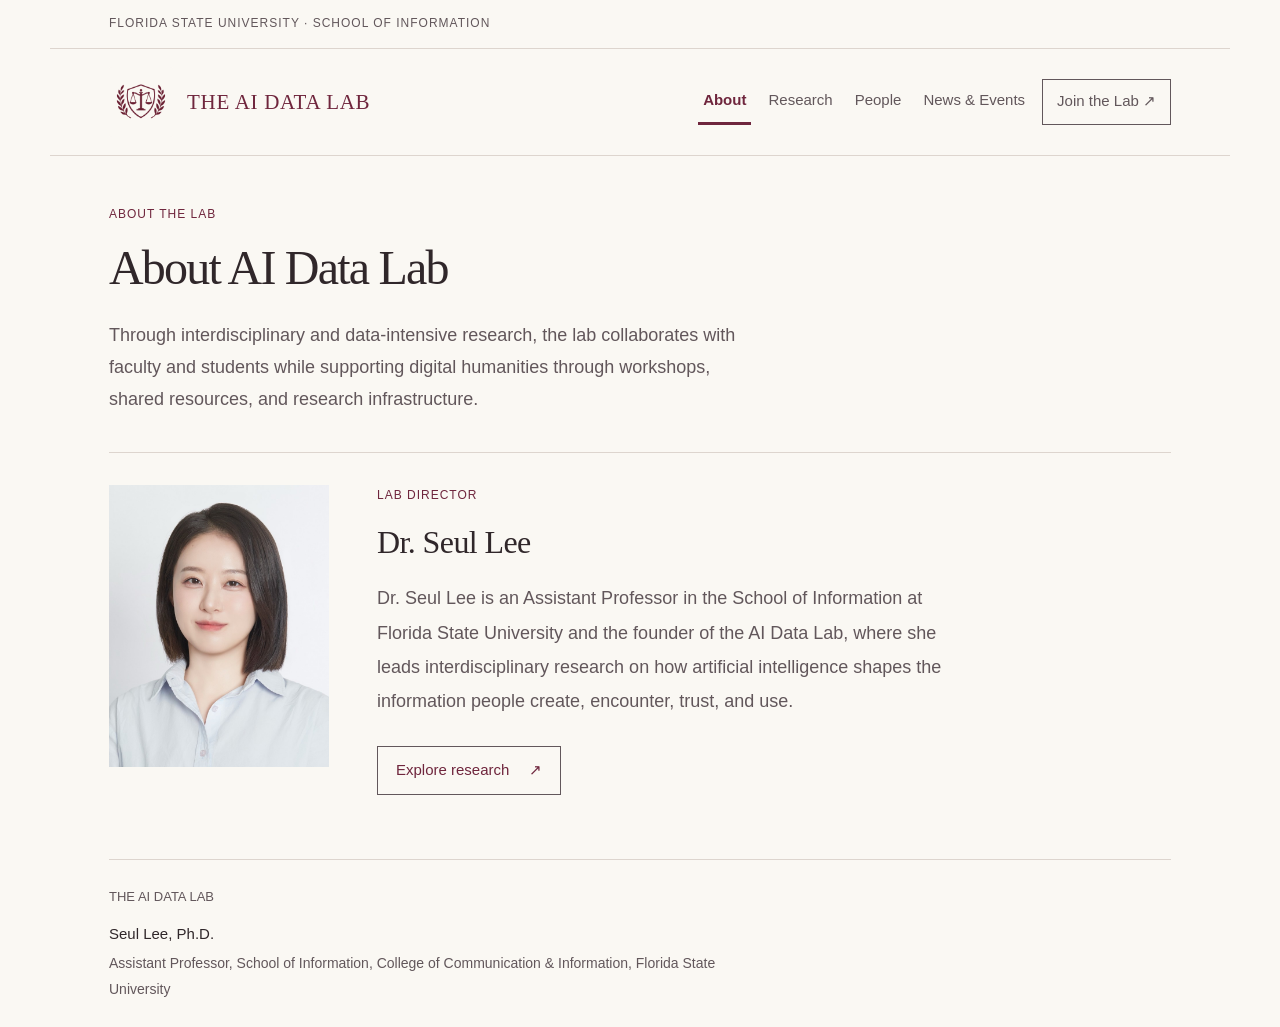
==== about.html @ fc1d8ade "Add files via upload Update website" ====
<!doctype html>
<html lang="en"><head><meta charset="utf-8"><meta name="viewport" content="width=device-width, initial-scale=1"><meta name="description" content="AI Data Lab at Florida State University: interdisciplinary research on AI, literacy, ethics, governance, and society."><meta name="color-scheme" content="light dark"><title>About | AI Data Lab</title><link rel="icon" href="[data-uri]" type="image/png"><style>
#adl-preview{--adl-paper:light-dark(#faf8f3,#1e1b1b);--adl-ink:light-dark(#30272a,#f6eeea);--adl-wine:light-dark(#6f263d,#e2acbb);--adl-muted:light-dark(#71666a,#bdb0b4);--adl-rule:light-dark(#ddd5ce,#4b3d42);--adl-panel:light-dark(#f0ece5,#2c2528);--adl-gold:light-dark(#9a783e,#d6b878);color-scheme:light dark;background:var(--adl-paper);color:var(--adl-ink);font:15px/1.65 Arial,Helvetica,sans-serif;min-width:0}
#adl-preview *{box-sizing:border-box}#adl-preview h1,#adl-preview h2,#adl-preview h3,#adl-preview p{margin:0}#adl-preview button,#adl-preview a{font:inherit}#adl-preview button{cursor:auto}#adl-preview a{color:inherit}#adl-preview button:focus-visible,#adl-preview a:focus-visible{outline:2px solid var(--adl-gold);outline-offset:5px}#adl-preview .adl-top{padding:12px 5%;border-bottom:1px solid var(--adl-rule);font-size:10px;letter-spacing:2px;text-transform:uppercase;color:var(--adl-muted)}#adl-preview .adl-header{padding:22px 5%;display:flex;align-items:center;justify-content:space-between;gap:24px;border-bottom:1px solid var(--adl-rule)}#adl-preview .adl-brand{border:0;background:none;color:var(--adl-wine);display:flex;align-items:center;gap:12px;text-align:left;padding:0}#adl-preview .adl-mark{font-family:Georgia,serif;font-style:italic;font-size:34px;border:1px solid var(--adl-wine);width:44px;height:46px;display:grid;place-items:center;line-height:1}#adl-preview .adl-brand strong{font-size:16px;font-weight:500;letter-spacing:1px}#adl-preview .adl-brand small{display:block;font-size:10px;letter-spacing:1px;color:var(--adl-muted)}#adl-preview nav{display:flex;gap:22px;flex-wrap:wrap;align-items:center}#adl-preview nav button{padding:6px 0;background:none;border:0;border-bottom:1px solid transparent;color:var(--adl-muted);font-size:12px}#adl-preview nav button[aria-current="page"]{color:var(--adl-wine);border-bottom-color:var(--adl-wine)}#adl-preview nav button.adl-nav-join{padding:8px 14px;border:1px solid var(--adl-rule);color:var(--adl-ink)}#adl-preview .adl-hero{display:grid;grid-template-columns:1.15fr 1fr;align-items:center;gap:40px;padding:64px 5% 58px}#adl-preview .adl-eyebrow{font-size:10px;letter-spacing:2px;text-transform:uppercase;color:var(--adl-wine);display:block;margin-bottom:22px}#adl-preview h1{font:400 clamp(35px,5.1vw,61px)/1.09 Georgia,serif;letter-spacing:-1.8px}#adl-preview h1 em{font-weight:400;color:var(--adl-wine)}#adl-preview .adl-lead{max-width:470px;color:var(--adl-muted);font-size:15px;margin-top:24px;line-height:1.8}#adl-preview .adl-actions{display:flex;flex-wrap:wrap;gap:12px;margin-top:28px;align-items:center}#adl-preview .adl-action{border:1px solid var(--adl-wine);background:var(--adl-wine);color:var(--adl-paper);padding:12px 19px;font-size:12px;text-decoration:none;display:inline-flex;align-items:center;gap:20px}#adl-preview .adl-action.secondary{background:none;color:var(--adl-wine);border-color:var(--adl-rule)}#adl-preview .adl-art{padding:24px;background:var(--adl-panel);border-top:2px solid var(--adl-gold)}#adl-preview .adl-art img{width:100%;height:auto;display:block;background:#fff}#adl-preview .adl-art-label{display:flex;justify-content:space-between;gap:20px;margin-top:18px;font-size:9px;letter-spacing:1.2px;text-transform:uppercase;color:var(--adl-muted)}#adl-preview .adl-bar{border-block:1px solid var(--adl-rule);margin:0 5%;padding:17px 0;display:flex;gap:20px;justify-content:space-between;flex-wrap:wrap;font-size:10px;letter-spacing:1.5px;text-transform:uppercase;color:var(--adl-muted)}#adl-preview .adl-section{padding:48px 5%}#adl-preview .adl-section-head{display:flex;justify-content:space-between;align-items:end;gap:20px;margin-bottom:28px}#adl-preview h2{font:400 32px/1.2 Georgia,serif;letter-spacing:-.6px}#adl-preview .adl-textlink{border:0;background:none;color:var(--adl-wine);padding:0;font-size:12px;text-decoration:underline;text-underline-offset:5px}#adl-preview .adl-areas{display:grid;grid-template-columns:repeat(3,minmax(0,1fr));gap:28px}#adl-preview .adl-area{padding-top:18px;border-top:1px solid var(--adl-rule)}#adl-preview .adl-area i{color:var(--adl-gold);font-style:normal;font-size:11px;letter-spacing:1px}#adl-preview h3{font:400 21px/1.3 Georgia,serif;margin:14px 0 12px}#adl-preview .adl-area p,#adl-preview .adl-project p{font-size:13px;color:var(--adl-muted);line-height:1.75}#adl-preview .adl-projects{background:var(--adl-panel)}#adl-preview .adl-project{display:grid;grid-template-columns:1fr 1.1fr auto;align-items:center;gap:25px;padding:24px 0;border-top:1px solid var(--adl-rule)}#adl-preview .adl-project h3{margin:0;font-size:22px}#adl-preview .adl-project .adl-tag{font-size:9px;color:var(--adl-wine);text-transform:uppercase;letter-spacing:1.5px;margin-bottom:8px;display:block}#adl-preview .adl-invite{margin:44px 5%;padding:32px;border-left:2px solid var(--adl-gold);display:flex;align-items:center;justify-content:space-between;gap:24px}#adl-preview .adl-invite p{margin-top:10px;color:var(--adl-muted);font-size:13px;max-width:510px}#adl-preview footer{margin:0 5%;padding:25px 0;border-top:1px solid var(--adl-rule);display:flex;justify-content:space-between;gap:20px;font-size:11px;color:var(--adl-muted)}#adl-preview .adl-inner{padding:54px 5% 64px;min-height:500px}#adl-preview .adl-inner h1{font-size:48px}#adl-preview .adl-inner .adl-lead{max-width:650px;margin-bottom:36px}#adl-preview .adl-bio{display:grid;grid-template-columns:190px 1fr;gap:38px;margin-top:35px}#adl-preview .adl-bio img{width:100%;height:auto}#adl-preview .adl-bio p{color:var(--adl-muted);max-width:600px}#adl-preview .adl-email{overflow-wrap:anywhere;font-size:22px;color:var(--adl-wine)}#adl-preview [hidden]{display:none!important}
@media(max-width:720px){#adl-preview .adl-header{align-items:flex-start;flex-direction:column;gap:18px}#adl-preview nav{gap:18px}#adl-preview .adl-hero{grid-template-columns:1fr;padding-block:38px;gap:30px}#adl-preview h1{font-size:46px}#adl-preview .adl-art{max-width:430px}#adl-preview .adl-areas{grid-template-columns:1fr;gap:22px}#adl-preview .adl-project{grid-template-columns:1fr;gap:10px}#adl-preview .adl-project>span{display:none}#adl-preview .adl-invite{margin-block:20px;display:block;padding:24px}#adl-preview .adl-invite .adl-action{margin-top:22px}#adl-preview .adl-section-head{align-items:start;flex-direction:column}#adl-preview .adl-bio{grid-template-columns:1fr}#adl-preview .adl-bio img{max-width:190px}#adl-preview footer{flex-direction:column}#adl-preview .adl-inner h1{font-size:38px}}
#adl-preview{position:relative;font-size:16px;--adl-muted:light-dark(#62575b,#d0c2c7);--adl-gold:light-dark(#80602d,#d6b878)}
#adl-preview .adl-top{font-size:12px;letter-spacing:1px;padding-block:14px}
#adl-preview .adl-header{gap:24px;padding-block:18px}
#adl-preview .adl-brand{gap:14px;min-height:64px}
#adl-preview .adl-emblem{width:64px;height:70px;object-fit:contain;background:#faf8f3;border-radius:3px;padding:3px;flex-shrink:0}
#adl-preview .adl-brand strong{font-family:Georgia,serif;font-size:21px;letter-spacing:.7px;line-height:1.25;display:block}
#adl-preview .adl-brand small{font-size:12px;letter-spacing:.5px;margin-top:5px}
#adl-preview nav{gap:14px}
#adl-preview nav button{min-height:44px;font-size:14px;padding:9px 5px}
#adl-preview nav button.adl-nav-join{padding:9px 14px;border-color:var(--adl-muted)}
#adl-preview nav button[aria-current="page"]{border-bottom:3px solid var(--adl-wine);font-weight:600}
#adl-preview .adl-eyebrow{font-size:12px;letter-spacing:1.2px;margin-bottom:18px}
#adl-preview .adl-lead{font-size:17px;line-height:1.8}
#adl-preview .adl-action{min-height:48px;font-size:15px;padding:11px 18px;justify-content:center}
#adl-preview .adl-action.secondary{border-color:var(--adl-muted)}
#adl-preview .adl-bar{font-size:12px;letter-spacing:1px;gap:16px}
#adl-preview .adl-textlink{font-size:15px;min-height:44px;text-align:left;padding-block:8px}
#adl-preview .adl-area i,#adl-preview .adl-project .adl-tag{font-size:12px;letter-spacing:1px}
#adl-preview .adl-area p,#adl-preview .adl-project p,#adl-preview .adl-invite p{font-size:16px;line-height:1.8}
#adl-preview .adl-art{background:var(--adl-panel);padding:32px;text-align:center;display:flex;align-items:center;flex-direction:column;gap:20px}
#adl-preview .adl-art .adl-hero-crest{width:180px;height:180px;object-fit:contain;background:#faf8f3;border-radius:50%;padding:20px}
#adl-preview .adl-art-wordmark{font:400 29px/1.2 Georgia,serif;letter-spacing:1px;color:var(--adl-wine)}
#adl-preview .adl-art-label{display:block;margin:0;font-size:12px;line-height:1.7;letter-spacing:1px}
#adl-preview footer{font-size:13px;line-height:1.8}
#adl-preview :is(button,a):focus-visible{outline:3px solid var(--adl-wine);outline-offset:4px;box-shadow:0 0 0 6px var(--adl-paper)}
#adl-preview .adl-skip{position:absolute;top:8px;left:5%;z-index:10;transform:translateY(-180%);padding:12px 18px;background:var(--adl-paper);color:var(--adl-ink);border:2px solid var(--adl-wine);font-size:16px}
#adl-preview .adl-skip:focus{transform:none}
#adl-preview .adl-sr{position:absolute;width:1px;height:1px;padding:0;margin:-1px;overflow:hidden;clip-path:inset(50%);white-space:nowrap;border:0}
#adl-preview .adl-inner a:not(.adl-action){text-decoration:underline;text-underline-offset:4px;display:inline-block;min-height:44px;padding-block:5px}
#adl-preview .adl-email{font-size:clamp(18px,3vw,24px)}
@media(max-width:800px){#adl-preview .adl-header{align-items:flex-start;flex-direction:column;gap:12px}#adl-preview nav{width:100%;gap:5px 16px}#adl-preview .adl-hero{grid-template-columns:1fr;padding-block:38px}#adl-preview .adl-art{max-width:100%;width:100%}}
@media(max-width:420px){#adl-preview .adl-brand strong{font-size:19px}#adl-preview .adl-emblem{width:54px;height:60px}#adl-preview nav{gap:4px 10px}#adl-preview nav button{font-size:14px}#adl-preview h1{font-size:38px;letter-spacing:-1px}#adl-preview .adl-actions{align-items:stretch;flex-direction:column}#adl-preview .adl-inner{padding-top:36px}#adl-preview .adl-art-wordmark{font-size:25px}}
@media(prefers-reduced-motion:reduce){#adl-preview *,#adl-preview *::before,#adl-preview *::after{animation:none!important;transition:none!important;scroll-behavior:auto!important}}
@media(forced-colors:active){#adl-preview :is(button,a):focus-visible{outline:3px solid Highlight;box-shadow:none}#adl-preview nav button[aria-current="page"]{border-bottom:3px solid Highlight}#adl-preview .adl-action{border:2px solid ButtonText}}

#adl-preview .adl-project{grid-template-columns:1fr 1.15fr auto}#adl-preview .adl-project>button{white-space:nowrap}#adl-preview .adl-art{border:1px solid var(--adl-rule);border-top:2px solid var(--adl-gold)}#adl-preview .adl-art-wordmark{font-size:25px}#adl-preview .adl-hero{padding-block:50px}#adl-preview .adl-hero h1{font-size:clamp(44px,6vw,72px)}#adl-preview .adl-project h3{font-size:24px}#adl-preview .adl-area h3{margin-top:0}
@media(max-width:720px){#adl-preview .adl-project{grid-template-columns:1fr}#adl-preview .adl-project>button{justify-self:start}#adl-preview .adl-hero h1{font-size:44px}}
#adl-preview .adl-research-entry{display:grid;grid-template-columns:1fr 1.15fr;gap:40px;padding:34px 0;border-top:1px solid var(--adl-rule);scroll-margin-top:20px}
#adl-preview .adl-research-heading h2{font-size:28px;line-height:1.3}
#adl-preview .adl-research-heading .adl-eyebrow{margin-bottom:16px;line-height:1.7}
#adl-preview .adl-research-body>p{font-size:16px;line-height:1.8;color:var(--adl-muted);margin-bottom:18px}
#adl-preview details{border-top:1px solid var(--adl-rule)}
#adl-preview summary{min-height:48px;padding:12px 2px;font-size:14px;line-height:1.6;color:var(--adl-wine);text-decoration:underline;text-underline-offset:4px}
#adl-preview summary:focus-visible{outline:3px solid var(--adl-wine);outline-offset:4px}
#adl-preview .adl-citation{padding:6px 0 12px;font-size:14px;line-height:1.8;color:var(--adl-muted);overflow-wrap:anywhere}
#adl-preview .adl-citation a{font-size:14px;color:var(--adl-wine);margin-top:12px}
#adl-preview .adl-research-bottom{padding:32px 0;border-top:1px solid var(--adl-rule)}
#adl-preview .adl-research-bottom p{color:var(--adl-muted);margin:16px 0 24px;max-width:680px;font-size:16px;line-height:1.8}
#adl-preview .adl-home-ongoing{padding-top:36px;border-top:1px solid var(--adl-rule)}
#adl-preview .adl-home-projects{display:grid;grid-template-columns:1fr 1fr;gap:0 32px;margin-top:22px}
#adl-preview .adl-home-project{padding:22px 0;border-top:1px solid var(--adl-rule)}
#adl-preview .adl-home-project h3{font-size:23px;margin:0 0 12px}
#adl-preview .adl-home-project p{font-size:15px;color:var(--adl-muted);margin-bottom:12px}
@media(max-width:720px){#adl-preview .adl-research-entry{grid-template-columns:1fr;gap:20px}#adl-preview .adl-research-heading h2{font-size:26px}#adl-preview .adl-home-projects{grid-template-columns:1fr}}

/* Final reading rhythm. Edit colors in the variables at the start of site.css. */
html{scroll-behavior:smooth;scroll-padding-top:24px}body{margin:0;background:#faf8f3}#adl-preview{max-width:1180px;margin-inline:auto;font-size:18px}#adl-preview .adl-lead{max-width:62ch;font-size:18px;line-height:1.8}#adl-preview .adl-hero{grid-template-columns:1.25fr .85fr;gap:48px;padding-block:58px}#adl-preview .adl-art{padding:28px}#adl-preview .adl-art .adl-hero-crest{width:160px;height:160px}#adl-preview .adl-section{padding-block:52px}#adl-preview .adl-areas{gap:34px}#adl-preview .adl-area p,#adl-preview .adl-project p,#adl-preview .adl-home-project p,#adl-preview .adl-invite p,#adl-preview .adl-bio p{font-size:17px;line-height:1.85;max-width:65ch}#adl-preview .adl-area h3{font-size:25px;line-height:1.35;margin-bottom:18px}#adl-preview .adl-bar{line-height:1.8}#adl-preview .adl-project{padding-block:30px;gap:32px}#adl-preview .adl-project h3{font-size:25px;line-height:1.4}#adl-preview .adl-inner{padding-top:48px}#adl-preview .adl-research-entry{grid-template-columns:minmax(0,.9fr) minmax(0,1.1fr);gap:48px;padding-block:42px}#adl-preview .adl-research-heading h2{font-size:30px;line-height:1.35}#adl-preview .adl-research-body>p{font-size:18px;line-height:1.85;max-width:58ch}#adl-preview .adl-citation{font-size:16px;line-height:1.85}#adl-preview .adl-citation a,#adl-preview summary{font-size:16px}#adl-preview summary{padding-block:16px}#adl-preview .adl-home-projects{gap:0 42px}#adl-preview .adl-home-project{padding-block:30px}#adl-preview .adl-home-project h3{font-size:25px;line-height:1.4}#adl-preview .adl-eyebrow{line-height:1.7;letter-spacing:1px}#adl-preview .adl-project>span{display:none}#adl-preview a.adl-brand{text-decoration:none}#adl-preview nav a{display:inline-flex;align-items:center;min-height:46px;padding:8px 5px;color:var(--adl-muted);font-size:15px;text-decoration:none;border-bottom:3px solid transparent}#adl-preview nav a[aria-current=page]{color:var(--adl-wine);border-bottom-color:var(--adl-wine);font-weight:600}#adl-preview nav .adl-nav-join{padding:8px 14px;border:1px solid var(--adl-muted)}#adl-preview a.adl-textlink{display:inline-flex;align-items:center;min-height:46px;line-height:1.6}#adl-preview .adl-people{margin-top:48px;padding-top:32px;border-top:1px solid var(--adl-rule)}#adl-preview .adl-people p{max-width:66ch;font-size:17px;line-height:1.85;color:var(--adl-muted);margin-top:16px}#adl-preview .adl-logo-background{background:#faf8f3}#adl-preview .adl-action span{white-space:nowrap}#adl-preview .adl-skip{position:absolute;clip-path:inset(100%);transform:none}#adl-preview .adl-skip:focus{clip-path:none}#adl-preview .adl-main:focus{outline:none}#adl-preview a,#adl-preview button,#adl-preview summary{touch-action:manipulation;overflow-wrap:anywhere}#adl-preview [id]{scroll-margin-top:28px}#adl-preview .adl-research-list{margin-top:40px}#adl-preview .adl-section-head{margin-bottom:32px}#adl-preview .adl-inner .adl-bio h2{font-size:32px}
@media(max-width:850px){#adl-preview .adl-hero,#adl-preview .adl-research-entry{grid-template-columns:1fr}#adl-preview .adl-art{max-width:430px;justify-self:start;width:100%}#adl-preview .adl-areas{grid-template-columns:1fr}#adl-preview .adl-area{padding-top:24px}#adl-preview .adl-area p{max-width:65ch}#adl-preview .adl-area h3 br{display:none}#adl-preview .adl-research-entry{gap:22px}#adl-preview .adl-project{grid-template-columns:1fr;gap:15px}#adl-preview .adl-project>a{justify-self:start}}
@media(max-width:520px){#adl-preview .adl-top{font-size:12px;padding-inline:6%}#adl-preview .adl-header,#adl-preview .adl-inner,#adl-preview .adl-section,#adl-preview .adl-hero{padding-inline:6%}#adl-preview h2{font-size:28px}#adl-preview .adl-research-heading h2{font-size:27px}#adl-preview .adl-home-projects{grid-template-columns:1fr}#adl-preview .adl-bio{grid-template-columns:1fr}#adl-preview .adl-inner h1{font-size:40px}#adl-preview nav{gap:4px 12px}#adl-preview .adl-brand strong{font-size:19px}#adl-preview .adl-invite{margin-inline:6%;padding-inline:20px}#adl-preview .adl-research-entry br{display:none}}
@media(prefers-reduced-motion:reduce){html{scroll-behavior:auto}}
@media(prefers-color-scheme:dark){body{background:#1e1b1b}}
@media print{body,#adl-preview{background:#fff!important;color:#000!important}#adl-preview nav,#adl-preview .adl-skip{display:none}#adl-preview{max-width:none}#adl-preview .adl-research-entry{break-inside:avoid}#adl-preview details{display:block}#adl-preview details>*{display:block}#adl-preview a{color:inherit}}

/* People: open editorial columns, consistent portraits, short readable biographies. */
#adl-preview .adl-people-page{padding-bottom:20px}
#adl-preview .adl-people-intro{max-width:760px;margin-bottom:54px}
#adl-preview .adl-people-intro .adl-lead{margin-bottom:0}
#adl-preview .adl-roster-heading{padding-top:28px;border-top:1px solid var(--adl-rule);display:flex;justify-content:space-between;align-items:baseline;gap:24px;margin-bottom:32px}
#adl-preview .adl-roster-heading h2{font:400 25px/1.4 Georgia,serif}
#adl-preview .adl-roster-heading>p{font-size:13px;line-height:1.7;color:var(--adl-muted);max-width:270px}
#adl-preview .adl-student-grid{display:grid;grid-template-columns:repeat(3,minmax(0,1fr));gap:34px}
#adl-preview .adl-student{min-width:0}
#adl-preview .adl-student-photo{position:relative;aspect-ratio:4/5;overflow:hidden;background:var(--adl-panel)}
#adl-preview .adl-student-photo img{position:absolute;top:0;width:300%;height:100%;max-width:none;object-fit:cover}
#adl-preview .adl-demo-left{left:0}#adl-preview .adl-demo-middle{left:-100%}#adl-preview .adl-demo-right{left:-200%}
#adl-preview .adl-student-copy{padding-top:24px}
#adl-preview .adl-profile-type{font-size:12px;line-height:1.6;color:var(--adl-muted);margin-bottom:8px}
#adl-preview .adl-student h3{font:400 29px/1.3 Georgia,serif;margin:0 0 8px;letter-spacing:-.3px}
#adl-preview .adl-student-role{font-size:15px;color:var(--adl-wine);line-height:1.6}
#adl-preview .adl-student-field{font-size:14px;color:var(--adl-muted);margin-top:3px}
#adl-preview .adl-student-description{font-size:17px;line-height:1.85;color:var(--adl-ink);margin-top:20px;max-width:35ch}
#adl-preview .adl-student-interest{margin-top:24px;padding-top:18px;border-top:1px solid var(--adl-rule);font-size:15px;line-height:1.7;color:var(--adl-ink)}
#adl-preview .adl-student-interest span{display:block;font-size:12px;color:var(--adl-muted);margin-bottom:4px}
#adl-preview .adl-team-join{display:grid;grid-template-columns:1fr 1.35fr;gap:48px;margin-top:64px;padding:42px 0;border-top:2px solid var(--adl-wine)}
#adl-preview .adl-team-join h2{font-size:39px}
#adl-preview .adl-team-join p{font-size:18px;line-height:1.85;color:var(--adl-muted);max-width:52ch;margin-bottom:24px}
#adl-preview .adl-team-join .adl-textlink{margin-left:20px}
#adl-preview .adl-bio{grid-template-columns:220px minmax(0,1fr);gap:48px;padding-top:32px;border-top:1px solid var(--adl-rule);align-items:start}
#adl-preview .adl-bio>img{width:100%;aspect-ratio:4/5;object-fit:cover;object-position:center 20%}
#adl-preview .adl-bio p{font-size:18px;line-height:1.9;max-width:58ch}
#adl-preview nav{gap:12px}
@media(max-width:900px){#adl-preview .adl-roster-heading{align-items:flex-start;flex-direction:column;gap:8px}#adl-preview .adl-roster-heading>p{max-width:none}#adl-preview .adl-student-grid{gap:24px}#adl-preview .adl-student h3{font-size:25px}#adl-preview .adl-team-join{grid-template-columns:1fr;gap:20px}}
@media(max-width:650px){#adl-preview .adl-student-grid{grid-template-columns:1fr;gap:38px}#adl-preview .adl-student{display:grid;grid-template-columns:120px minmax(0,1fr);gap:22px}#adl-preview .adl-student-copy{padding:0}#adl-preview .adl-student-description{grid-column:1/-1;font-size:16px}#adl-preview .adl-student h3{font-size:26px}#adl-preview .adl-student-interest{margin-top:16px}#adl-preview .adl-bio{grid-template-columns:1fr;gap:24px}#adl-preview .adl-bio>img{max-width:220px}#adl-preview .adl-team-join{margin-top:42px}#adl-preview .adl-team-join .adl-textlink{margin:14px 0 0;display:flex}}
@media(max-width:400px){#adl-preview .adl-student{grid-template-columns:1fr}#adl-preview .adl-student-photo{max-width:100%;aspect-ratio:4/3}#adl-preview .adl-student-photo img{object-position:center 25%}#adl-preview .adl-student-grid{gap:44px}}

#adl-preview .adl-student-photo img.adl-real-portrait{left:0;width:100%;height:100%;object-fit:cover;object-position:center top}
#adl-preview .adl-student-photo img{object-position:center 20%}

#adl-preview .adl-feature-icon{width:44px;height:44px;color:var(--adl-wine);margin-bottom:24px;display:block}
#adl-preview .adl-feature-icon svg{display:block;width:100%;height:100%;stroke:currentColor;fill:none;stroke-width:1.4;stroke-linecap:round;stroke-linejoin:round}
#adl-preview .adl-areas h3{font-size:25px;line-height:1.35}#adl-preview .adl-areas p{font-size:17px;line-height:1.75;max-width:34ch}
#adl-preview .adl-projects .adl-project{grid-template-columns:64px 1fr auto;gap:24px;padding-block:26px}
#adl-preview .adl-projects .adl-project .adl-feature-icon{margin:0;width:44px;height:44px}
#adl-preview .adl-projects .adl-project h3{font-size:25px;margin-bottom:8px}
#adl-preview .adl-projects .adl-project p{font-size:16px;line-height:1.7;max-width:55ch}
#adl-preview .adl-home-project .adl-feature-icon{width:34px;height:34px;margin-bottom:18px}
#adl-preview .adl-home-project h3{font-size:24px}
#adl-preview .adl-team-preview{padding:48px 5%;border-top:1px solid var(--adl-rule)}
#adl-preview .adl-team-preview-grid{display:grid;grid-template-columns:repeat(3,minmax(0,1fr));gap:24px}
#adl-preview .adl-team-preview-grid .adl-student-photo{aspect-ratio:1/1}
#adl-preview .adl-team-preview-grid p{font-size:14px;color:var(--adl-muted);margin-top:12px}
#adl-preview .adl-research-heading .adl-feature-icon{width:36px;height:36px;margin-bottom:18px}
#adl-preview .adl-hero .adl-lead{max-width:45ch;font-size:20px;line-height:1.75}
#adl-preview .adl-roster-heading>p{font-size:12px}
@media(max-width:650px){#adl-preview .adl-projects .adl-project{grid-template-columns:44px minmax(0,1fr);gap:16px}#adl-preview .adl-projects .adl-project>a{grid-column:2}#adl-preview .adl-team-preview-grid{gap:12px}#adl-preview .adl-team-preview{padding-inline:6%}#adl-preview .adl-team-preview-grid p{font-size:12px}}

#adl-preview .adl-projects .adl-project>.adl-feature-icon{display:block}#adl-preview .adl-projects .adl-project>div{min-width:0}
/* Larger section icons; retain comfortable mobile proportions. */
#adl-preview .adl-feature-icon{width:72px;height:72px;margin-bottom:26px;flex-shrink:0}
#adl-preview .adl-projects .adl-project{grid-template-columns:92px minmax(0,1fr) auto;gap:28px}
#adl-preview .adl-projects .adl-project .adl-feature-icon{width:72px;height:72px;margin:0}
#adl-preview .adl-home-project .adl-feature-icon{width:60px;height:60px;margin-bottom:22px}
#adl-preview .adl-research-heading .adl-feature-icon{width:60px;height:60px;margin-bottom:22px}
#adl-preview .adl-feature-icon>svg{width:100%;height:100%;display:block}
@media(max-width:650px){#adl-preview .adl-feature-icon{width:60px;height:60px}#adl-preview .adl-projects .adl-project{grid-template-columns:64px minmax(0,1fr);gap:20px}#adl-preview .adl-projects .adl-project .adl-feature-icon{width:56px;height:56px}#adl-preview .adl-home-project .adl-feature-icon,#adl-preview .adl-research-heading .adl-feature-icon{width:52px;height:52px}}

#adl-preview .adl-photo-empty{background:transparent;border:1px solid var(--adl-rule)}#adl-preview .adl-student-description+.adl-student-description{margin-top:14px}#adl-preview .adl-team-preview-grid .adl-team-name{font:400 20px/1.5 Georgia,serif;color:var(--adl-ink);margin-top:16px}

#adl-preview .adl-project-team{font-size:15px;line-height:1.8;color:var(--adl-muted);margin:18px 0 24px}#adl-preview .adl-project-team strong{font-weight:500}#adl-preview .adl-project-team a{color:var(--adl-wine);text-underline-offset:4px}#adl-preview .adl-student-interest a{color:var(--adl-wine);display:inline-block;min-height:44px;padding-block:7px}

#adl-preview .adl-bio>img{height:auto;aspect-ratio:auto;object-fit:contain}#adl-preview .adl-bio{align-items:start}

#adl-preview .adl-footer-name{margin-top:12px;font-size:15px;color:var(--adl-ink)}#adl-preview .adl-footer-affiliation{max-width:78ch;margin-top:4px;font-size:14px;line-height:1.8;color:var(--adl-muted)}
</style></head>
<body><div id="adl-preview"><a class="adl-skip" href="#adl-main">Skip to main content</a><div class="adl-top">Florida State University · School of Information</div>
<header class="adl-header">
<a href="index.html" class="adl-brand" aria-label="AI Data Lab home"><img class="adl-emblem" src="[data-uri]" alt=""><span><strong>THE AI DATA LAB</strong></span></a>
<nav aria-label="Primary navigation"><a href="about.html" aria-current="page">About</a><a href="current-projects.html">Research</a><a href="people.html">People</a><a href="news-events.html">News &amp; Events</a><a href="join-us.html" class="adl-nav-join">Join the Lab ↗</a></nav>
</header>
<main class="adl-main" id="adl-main" tabindex="-1"><section class="adl-inner"><span class="adl-eyebrow">About the lab</span><h1>About AI Data Lab</h1><p class="adl-lead">Through interdisciplinary and data-intensive research, the lab collaborates with faculty and students while supporting digital humanities through workshops, shared resources, and research infrastructure.</p><div class="adl-bio"><img src="[data-uri]" alt="Dr. Seul Lee" width="760" height="977"><div><span class="adl-eyebrow">Lab Director</span><h2>Dr. Seul Lee</h2><p style="margin-top:20px">Dr. Seul Lee is an Assistant Professor in the School of Information at Florida State University and the founder of the AI Data Lab, where she leads interdisciplinary research on how artificial intelligence shapes the information people create, encounter, trust, and use.</p><div class="adl-actions"><a href="https://directory.cci.fsu.edu/seul-lee/" class="adl-action secondary">Explore research <span aria-hidden="true">↗</span></a></div></div></div></section></main><footer><div><span>THE AI DATA LAB</span><p class="adl-footer-name">Seul Lee, Ph.D.</p><p class="adl-footer-affiliation">Assistant Professor, School of Information, College of Communication &amp; Information, Florida State University</p></div></footer></div></body></html>
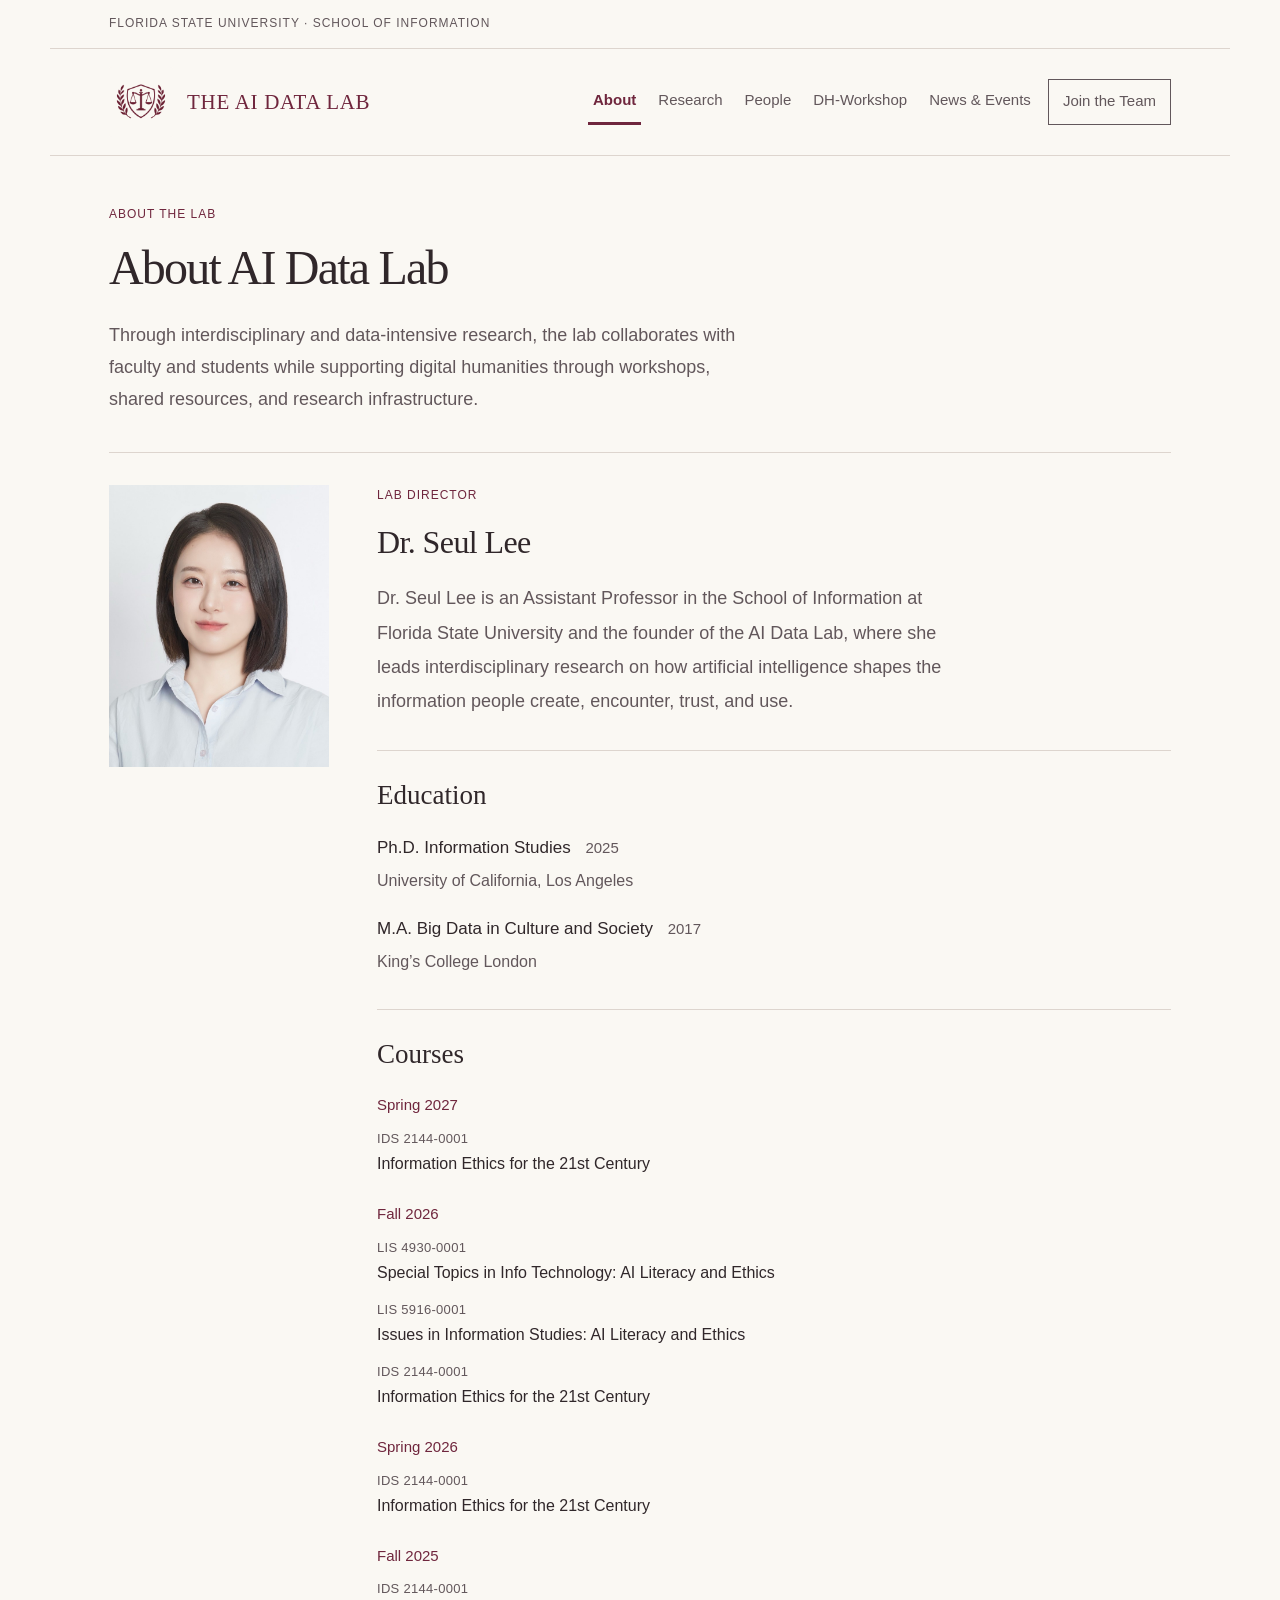
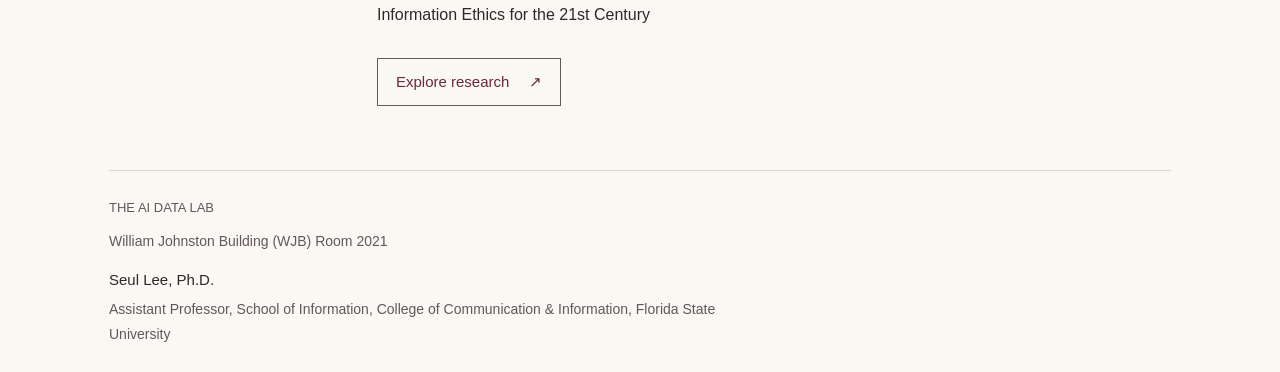
==== commit b85e3d35: "Add files via upload Update website" ====
--- a/about.html
+++ b/about.html
@@ -136,10 +136,36 @@
 #adl-preview .adl-bio>img{height:auto;aspect-ratio:auto;object-fit:contain}#adl-preview .adl-bio{align-items:start}
 
 #adl-preview .adl-footer-name{margin-top:12px;font-size:15px;color:var(--adl-ink)}#adl-preview .adl-footer-affiliation{max-width:78ch;margin-top:4px;font-size:14px;line-height:1.8;color:var(--adl-muted)}
+#adl-preview .adl-academic-section{margin-top:32px;padding-top:26px;border-top:1px solid var(--adl-rule)}
+#adl-preview .adl-academic-section h3{font:400 27px/1.35 Georgia,serif;color:var(--adl-ink);margin:0 0 20px}
+#adl-preview .adl-education-list{margin:0;display:grid;gap:20px}
+#adl-preview .adl-education-list dt{font-size:17px;font-weight:500;line-height:1.7;color:var(--adl-ink)}
+#adl-preview .adl-education-list dt span{font-size:15px;color:var(--adl-muted);margin-left:10px;white-space:nowrap}
+#adl-preview .adl-education-list dd{margin:4px 0 0;font-size:16px;line-height:1.8;color:var(--adl-muted)}
+#adl-preview .adl-term+.adl-term{margin-top:22px}
+#adl-preview .adl-term h4{font-size:15px;font-weight:500;color:var(--adl-wine);margin:0 0 9px;line-height:1.7}
+#adl-preview .adl-term ul{list-style:none;padding:0;margin:0;display:grid;gap:10px}
+#adl-preview .adl-term li{font-size:16px;line-height:1.8;color:var(--adl-ink);max-width:58ch}
+#adl-preview .adl-course-code{display:block;font-size:13px;letter-spacing:.3px;color:var(--adl-muted)}
+#adl-preview footer .adl-footer-office{font-size:14px;line-height:1.8;margin-top:9px;color:var(--adl-muted)}
 </style></head>
 <body><div id="adl-preview"><a class="adl-skip" href="#adl-main">Skip to main content</a><div class="adl-top">Florida State University · School of Information</div>
 <header class="adl-header">
 <a href="index.html" class="adl-brand" aria-label="AI Data Lab home"><img class="adl-emblem" src="[data-uri]" alt=""><span><strong>THE AI DATA LAB</strong></span></a>
-<nav aria-label="Primary navigation"><a href="about.html" aria-current="page">About</a><a href="current-projects.html">Research</a><a href="people.html">People</a><a href="news-events.html">News &amp; Events</a><a href="join-us.html" class="adl-nav-join">Join the Lab ↗</a></nav>
+<nav aria-label="Primary navigation"><a href="about.html" aria-current="page">About</a><a href="current-projects.html">Research</a><a href="people.html">People</a><a href="https://khistory.mobirisesite.com/" target="_blank" rel="noopener noreferrer" aria-label="DH-Workshop: Online Digital Humanities Tutorial (opens in a new tab)">DH-Workshop</a><a href="news-events.html">News &amp; Events</a><a href="join-us.html" class="adl-nav-join">Join the Team</a></nav>
 </header>
-<main class="adl-main" id="adl-main" tabindex="-1"><section class="adl-inner"><span class="adl-eyebrow">About the lab</span><h1>About AI Data Lab</h1><p class="adl-lead">Through interdisciplinary and data-intensive research, the lab collaborates with faculty and students while supporting digital humanities through workshops, shared resources, and research infrastructure.</p><div class="adl-bio"><img src="[data-uri]" alt="Dr. Seul Lee" width="760" height="977"><div><span class="adl-eyebrow">Lab Director</span><h2>Dr. Seul Lee</h2><p style="margin-top:20px">Dr. Seul Lee is an Assistant Professor in the School of Information at Florida State University and the founder of the AI Data Lab, where she leads interdisciplinary research on how artificial intelligence shapes the information people create, encounter, trust, and use.</p><div class="adl-actions"><a href="https://directory.cci.fsu.edu/seul-lee/" class="adl-action secondary">Explore research <span aria-hidden="true">↗</span></a></div></div></div></section></main><footer><div><span>THE AI DATA LAB</span><p class="adl-footer-name">Seul Lee, Ph.D.</p><p class="adl-footer-affiliation">Assistant Professor, School of Information, College of Communication &amp; Information, Florida State University</p></div></footer></div></body></html>+<main class="adl-main" id="adl-main" tabindex="-1"><section class="adl-inner"><span class="adl-eyebrow">About the lab</span><h1>About AI Data Lab</h1><p class="adl-lead">Through interdisciplinary and data-intensive research, the lab collaborates with faculty and students while supporting digital humanities through workshops, shared resources, and research infrastructure.</p><div class="adl-bio"><img src="[data-uri]" alt="Dr. Seul Lee" width="760" height="977"><div><span class="adl-eyebrow">Lab Director</span><h2>Dr. Seul Lee</h2><p style="margin-top:20px">Dr. Seul Lee is an Assistant Professor in the School of Information at Florida State University and the founder of the AI Data Lab, where she leads interdisciplinary research on how artificial intelligence shapes the information people create, encounter, trust, and use.</p><section class="adl-academic-section" aria-labelledby="education-title">
+<h3 id="education-title">Education</h3>
+<dl class="adl-education-list">
+<div><dt>Ph.D. Information Studies <span>2025</span></dt><dd>University of California, Los Angeles</dd></div>
+<div><dt>M.A. Big Data in Culture and Society <span>2017</span></dt><dd>King’s College London</dd></div>
+</dl>
+</section>
+<section class="adl-academic-section" aria-labelledby="courses-title">
+<h3 id="courses-title">Courses</h3>
+<div class="adl-term"><h4>Spring 2027</h4><ul><li><span class="adl-course-code">IDS 2144-0001</span> Information Ethics for the 21st Century</li></ul></div>
+<div class="adl-term"><h4>Fall 2026</h4><ul><li><span class="adl-course-code">LIS 4930-0001</span> Special Topics in Info Technology: AI Literacy and Ethics</li><li><span class="adl-course-code">LIS 5916-0001</span> Issues in Information Studies: AI Literacy and Ethics</li><li><span class="adl-course-code">IDS 2144-0001</span> Information Ethics for the 21st Century</li></ul></div>
+<div class="adl-term"><h4>Spring 2026</h4><ul><li><span class="adl-course-code">IDS 2144-0001</span> Information Ethics for the 21st Century</li></ul></div>
+<div class="adl-term"><h4>Fall 2025</h4><ul><li><span class="adl-course-code">IDS 2144-0001</span> Information Ethics for the 21st Century</li></ul></div>
+</section>
+<div class="adl-actions"><a href="https://directory.cci.fsu.edu/seul-lee/" class="adl-action secondary">Explore research <span aria-hidden="true">↗</span></a></div></div></div></section></main><footer><div><span>THE AI DATA LAB</span><p class="adl-footer-office">William Johnston Building (WJB) Room 2021</p><p class="adl-footer-name">Seul Lee, Ph.D.</p><p class="adl-footer-affiliation">Assistant Professor, School of Information, College of Communication &amp; Information, Florida State University</p></div></footer></div></body></html>
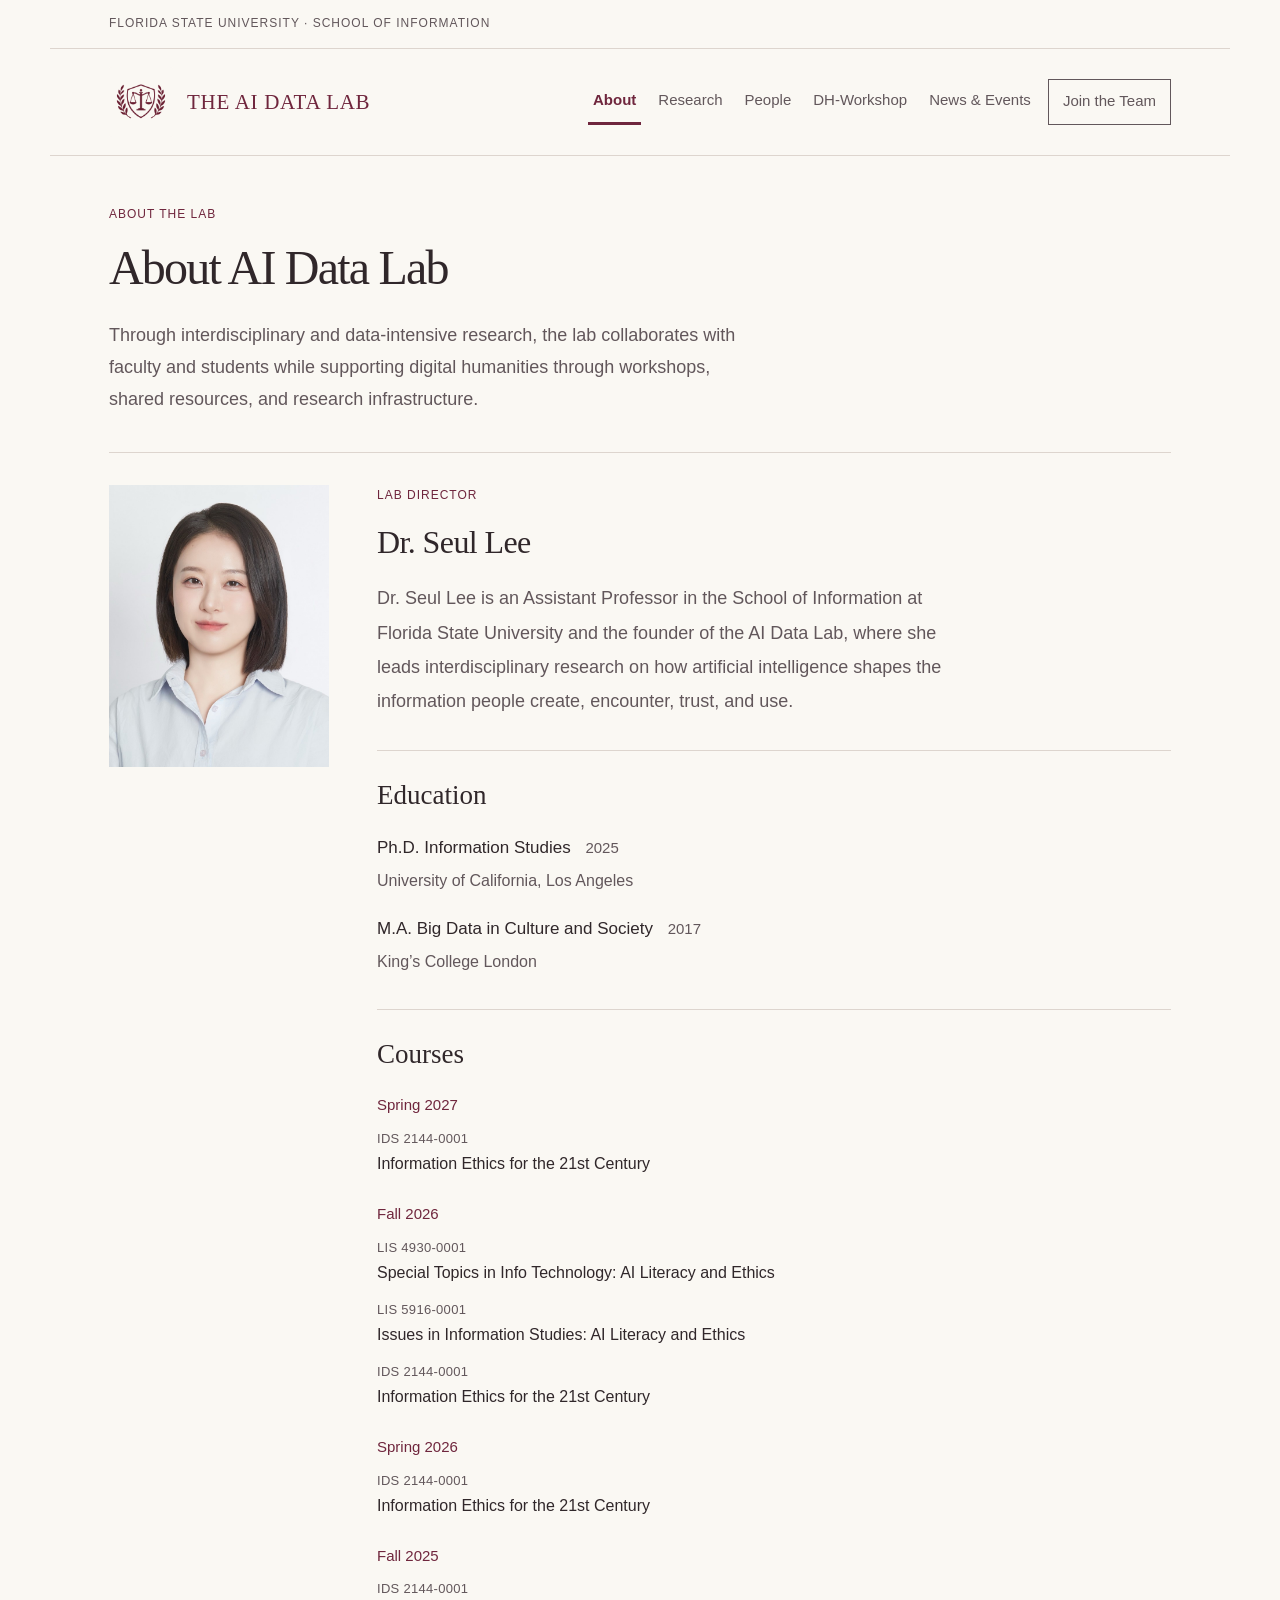
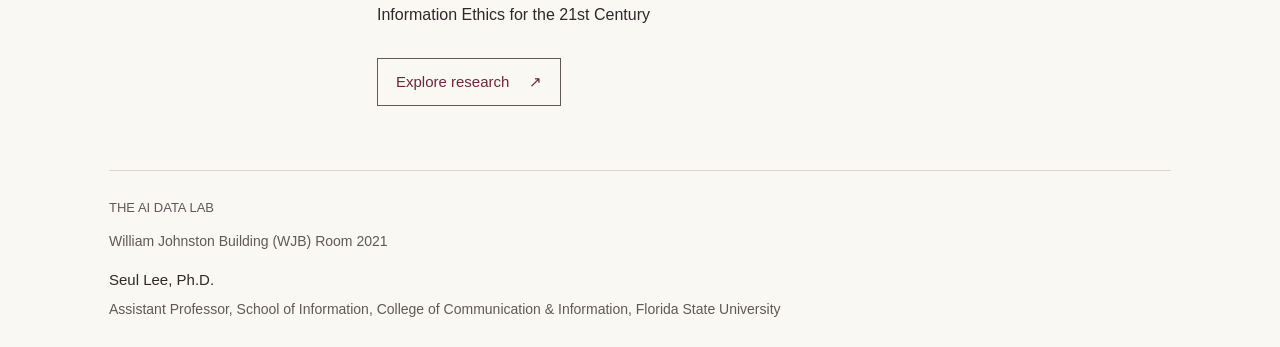
==== commit 63857157: "Add files via upload Update website" ====
--- a/about.html
+++ b/about.html
@@ -148,6 +148,8 @@
 #adl-preview .adl-term li{font-size:16px;line-height:1.8;color:var(--adl-ink);max-width:58ch}
 #adl-preview .adl-course-code{display:block;font-size:13px;letter-spacing:.3px;color:var(--adl-muted)}
 #adl-preview footer .adl-footer-office{font-size:14px;line-height:1.8;margin-top:9px;color:var(--adl-muted)}
+
+#adl-preview footer .adl-footer-affiliation{max-width:none;font-size:clamp(12px,1.15vw,14px);white-space:nowrap;line-height:1.8}#adl-preview footer>div{max-width:100%;min-width:0}@media(max-width:850px){#adl-preview footer .adl-footer-affiliation{white-space:normal;font-size:14px}}
 </style></head>
 <body><div id="adl-preview"><a class="adl-skip" href="#adl-main">Skip to main content</a><div class="adl-top">Florida State University · School of Information</div>
 <header class="adl-header">
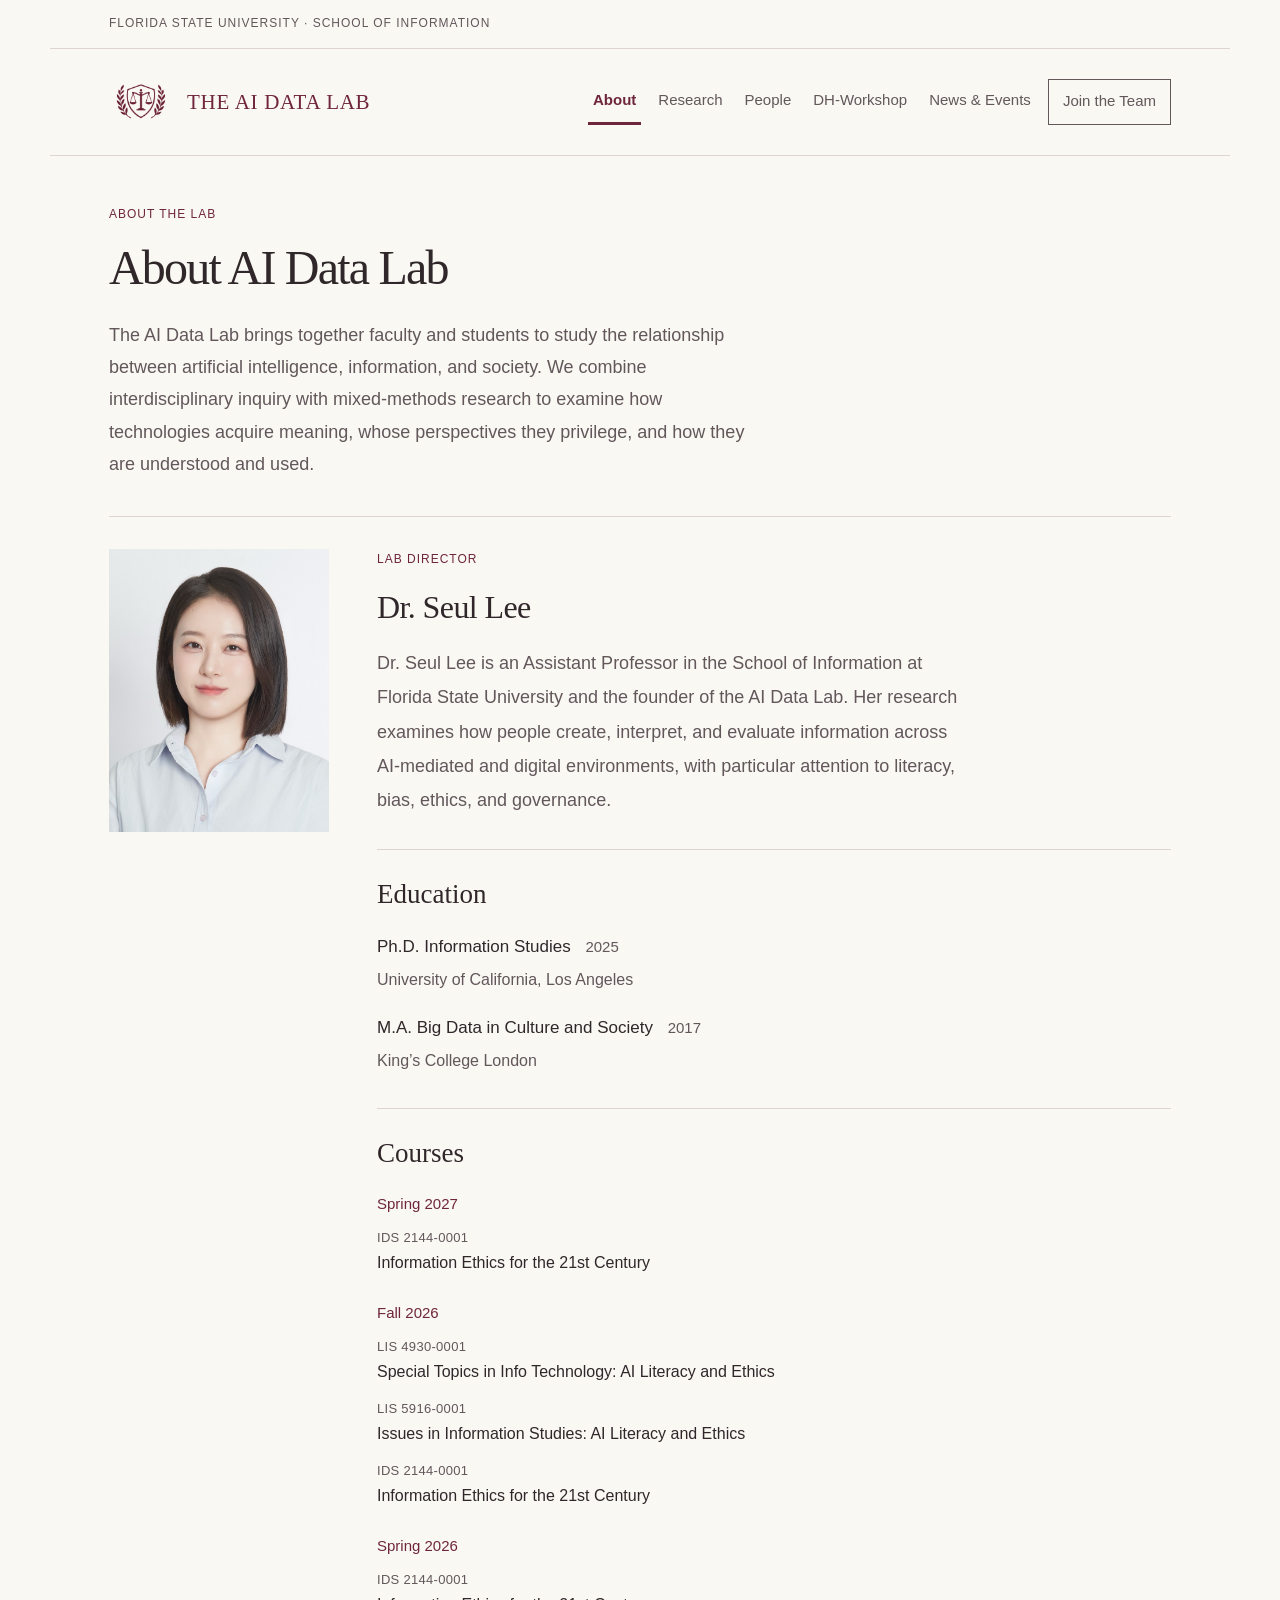
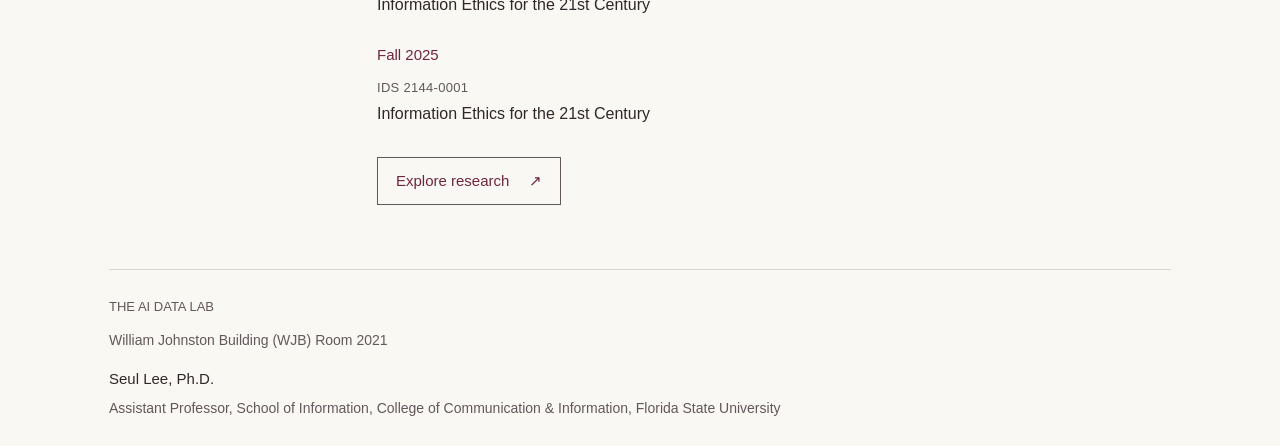
==== commit 7aaafb23: "Add files via upload Update website" ====
--- a/about.html
+++ b/about.html
@@ -156,7 +156,7 @@
 <a href="index.html" class="adl-brand" aria-label="AI Data Lab home"><img class="adl-emblem" src="[data-uri]" alt=""><span><strong>THE AI DATA LAB</strong></span></a>
 <nav aria-label="Primary navigation"><a href="about.html" aria-current="page">About</a><a href="current-projects.html">Research</a><a href="people.html">People</a><a href="https://khistory.mobirisesite.com/" target="_blank" rel="noopener noreferrer" aria-label="DH-Workshop: Online Digital Humanities Tutorial (opens in a new tab)">DH-Workshop</a><a href="news-events.html">News &amp; Events</a><a href="join-us.html" class="adl-nav-join">Join the Team</a></nav>
 </header>
-<main class="adl-main" id="adl-main" tabindex="-1"><section class="adl-inner"><span class="adl-eyebrow">About the lab</span><h1>About AI Data Lab</h1><p class="adl-lead">Through interdisciplinary and data-intensive research, the lab collaborates with faculty and students while supporting digital humanities through workshops, shared resources, and research infrastructure.</p><div class="adl-bio"><img src="[data-uri]" alt="Dr. Seul Lee" width="760" height="977"><div><span class="adl-eyebrow">Lab Director</span><h2>Dr. Seul Lee</h2><p style="margin-top:20px">Dr. Seul Lee is an Assistant Professor in the School of Information at Florida State University and the founder of the AI Data Lab, where she leads interdisciplinary research on how artificial intelligence shapes the information people create, encounter, trust, and use.</p><section class="adl-academic-section" aria-labelledby="education-title">
+<main class="adl-main" id="adl-main" tabindex="-1"><section class="adl-inner"><span class="adl-eyebrow">About the lab</span><h1>About AI Data Lab</h1><p class="adl-lead">The AI Data Lab brings together faculty and students to study the relationship between artificial intelligence, information, and society. We combine interdisciplinary inquiry with mixed-methods research to examine how technologies acquire meaning, whose perspectives they privilege, and how they are understood and used.</p><div class="adl-bio"><img src="[data-uri]" alt="Dr. Seul Lee" width="760" height="977"><div><span class="adl-eyebrow">Lab Director</span><h2>Dr. Seul Lee</h2><p style="margin-top:20px">Dr. Seul Lee is an Assistant Professor in the School of Information at Florida State University and the founder of the AI Data Lab. Her research examines how people create, interpret, and evaluate information across AI-mediated and digital environments, with particular attention to literacy, bias, ethics, and governance.</p><section class="adl-academic-section" aria-labelledby="education-title">
 <h3 id="education-title">Education</h3>
 <dl class="adl-education-list">
 <div><dt>Ph.D. Information Studies <span>2025</span></dt><dd>University of California, Los Angeles</dd></div>
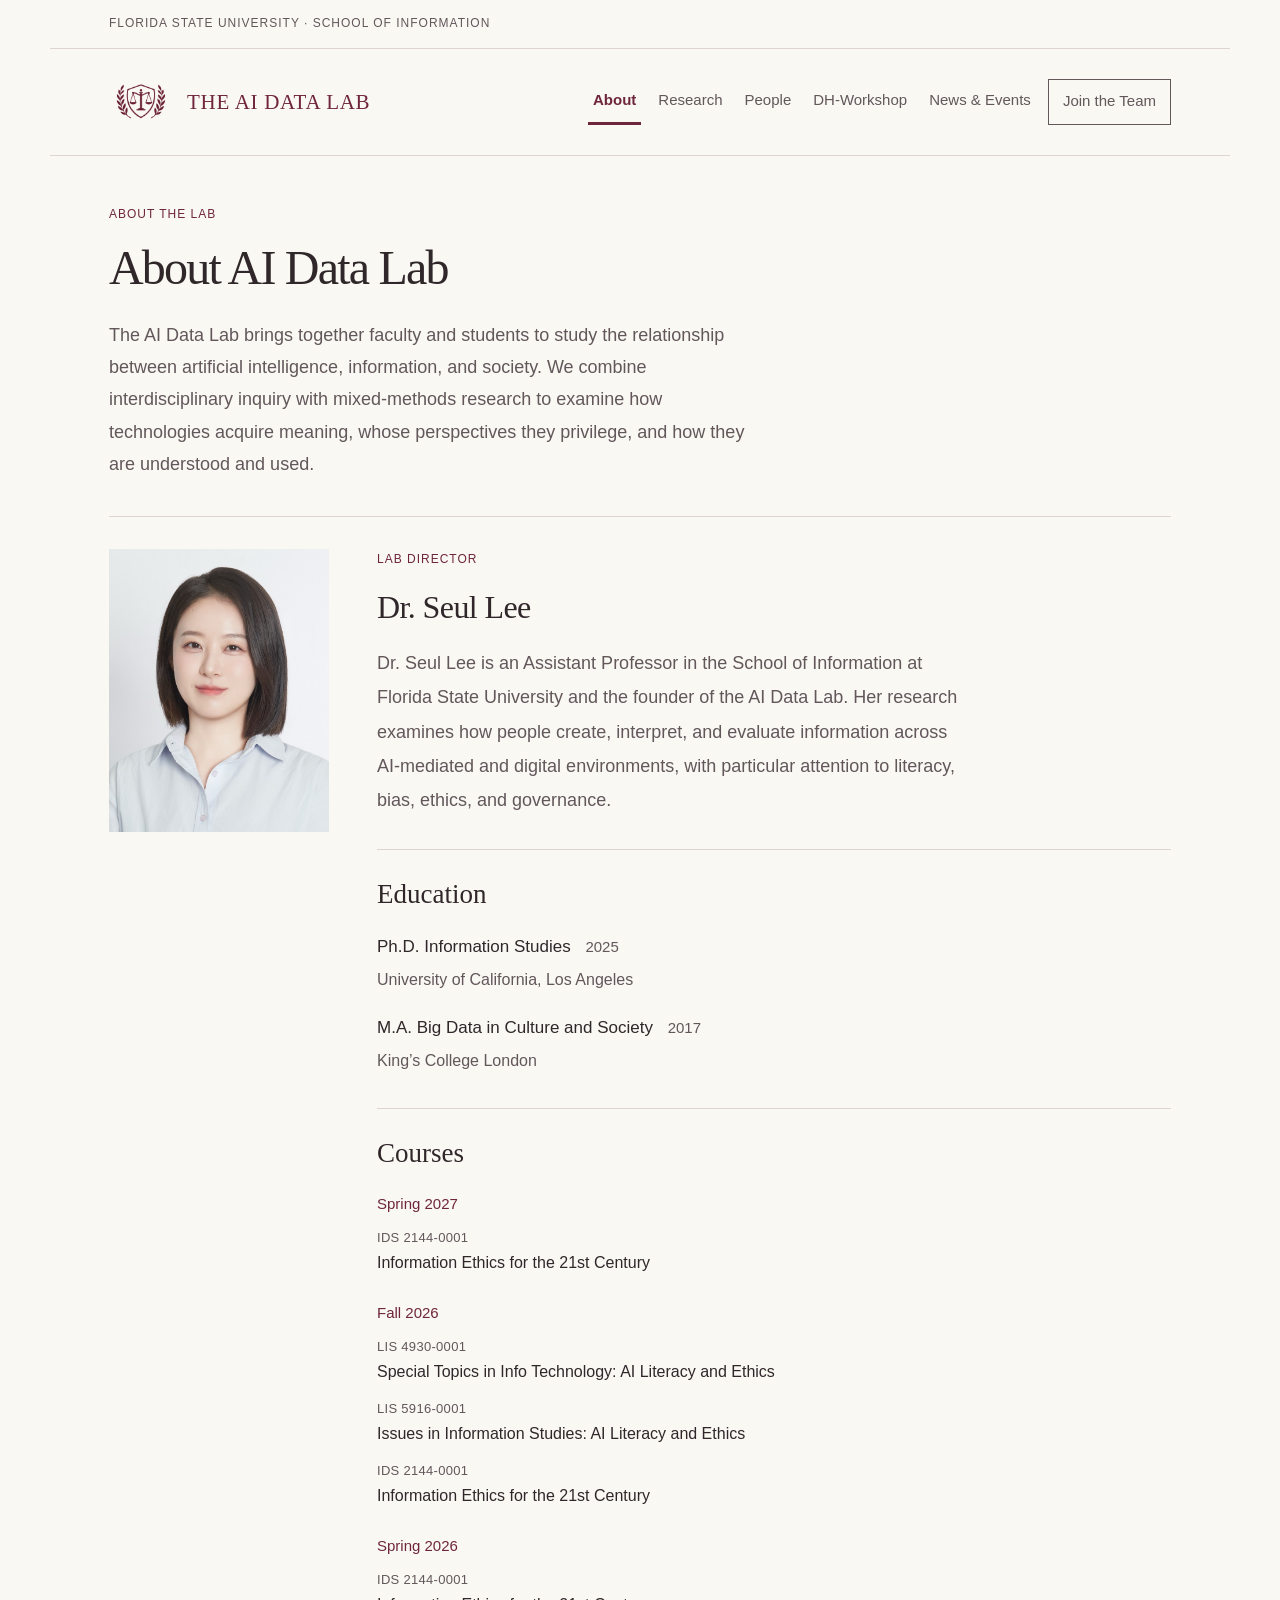
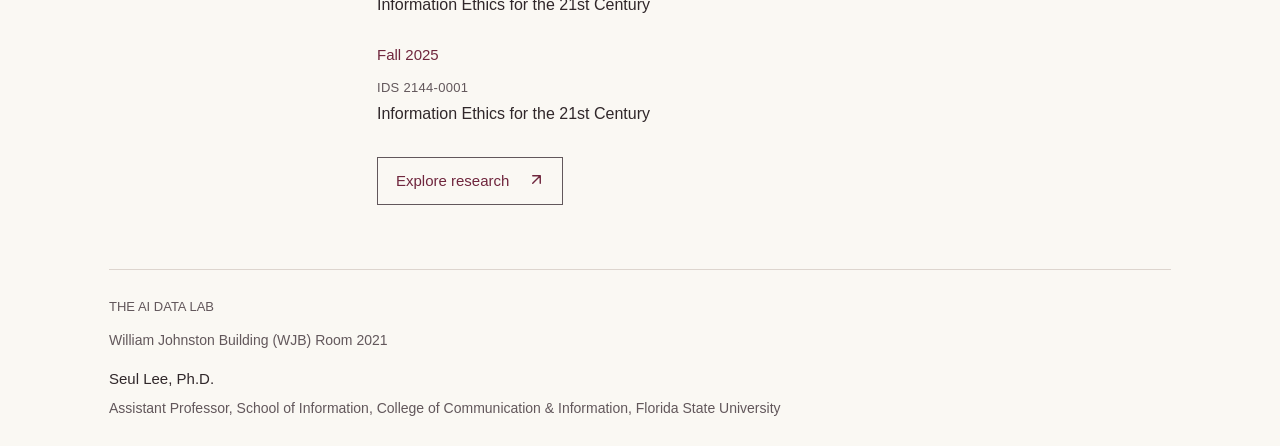
==== commit d1ba8cf2: "Add files via upload Update website" ====
--- a/about.html
+++ b/about.html
@@ -1,5 +1,5 @@
 <!doctype html>
-<html lang="en"><head><meta charset="utf-8"><meta name="viewport" content="width=device-width, initial-scale=1"><meta name="description" content="AI Data Lab at Florida State University: interdisciplinary research on AI, literacy, ethics, governance, and society."><meta name="color-scheme" content="light dark"><title>About | AI Data Lab</title><link rel="icon" href="[data-uri]" type="image/png"><style>
+<html lang="en"><head><meta charset="utf-8"><meta name="viewport" content="width=device-width, initial-scale=1"><meta name="description" content="AI Data Lab at Florida State University: interdisciplinary research on AI, literacy, ethics, governance, and society."><meta name="color-scheme" content="light dark"><title>Seul Lee, Ph.D. | AI Data Lab, Florida State University</title><link rel="icon" href="[data-uri]" type="image/png"><style>
 #adl-preview{--adl-paper:light-dark(#faf8f3,#1e1b1b);--adl-ink:light-dark(#30272a,#f6eeea);--adl-wine:light-dark(#6f263d,#e2acbb);--adl-muted:light-dark(#71666a,#bdb0b4);--adl-rule:light-dark(#ddd5ce,#4b3d42);--adl-panel:light-dark(#f0ece5,#2c2528);--adl-gold:light-dark(#9a783e,#d6b878);color-scheme:light dark;background:var(--adl-paper);color:var(--adl-ink);font:15px/1.65 Arial,Helvetica,sans-serif;min-width:0}
 #adl-preview *{box-sizing:border-box}#adl-preview h1,#adl-preview h2,#adl-preview h3,#adl-preview p{margin:0}#adl-preview button,#adl-preview a{font:inherit}#adl-preview button{cursor:auto}#adl-preview a{color:inherit}#adl-preview button:focus-visible,#adl-preview a:focus-visible{outline:2px solid var(--adl-gold);outline-offset:5px}#adl-preview .adl-top{padding:12px 5%;border-bottom:1px solid var(--adl-rule);font-size:10px;letter-spacing:2px;text-transform:uppercase;color:var(--adl-muted)}#adl-preview .adl-header{padding:22px 5%;display:flex;align-items:center;justify-content:space-between;gap:24px;border-bottom:1px solid var(--adl-rule)}#adl-preview .adl-brand{border:0;background:none;color:var(--adl-wine);display:flex;align-items:center;gap:12px;text-align:left;padding:0}#adl-preview .adl-mark{font-family:Georgia,serif;font-style:italic;font-size:34px;border:1px solid var(--adl-wine);width:44px;height:46px;display:grid;place-items:center;line-height:1}#adl-preview .adl-brand strong{font-size:16px;font-weight:500;letter-spacing:1px}#adl-preview .adl-brand small{display:block;font-size:10px;letter-spacing:1px;color:var(--adl-muted)}#adl-preview nav{display:flex;gap:22px;flex-wrap:wrap;align-items:center}#adl-preview nav button{padding:6px 0;background:none;border:0;border-bottom:1px solid transparent;color:var(--adl-muted);font-size:12px}#adl-preview nav button[aria-current="page"]{color:var(--adl-wine);border-bottom-color:var(--adl-wine)}#adl-preview nav button.adl-nav-join{padding:8px 14px;border:1px solid var(--adl-rule);color:var(--adl-ink)}#adl-preview .adl-hero{display:grid;grid-template-columns:1.15fr 1fr;align-items:center;gap:40px;padding:64px 5% 58px}#adl-preview .adl-eyebrow{font-size:10px;letter-spacing:2px;text-transform:uppercase;color:var(--adl-wine);display:block;margin-bottom:22px}#adl-preview h1{font:400 clamp(35px,5.1vw,61px)/1.09 Georgia,serif;letter-spacing:-1.8px}#adl-preview h1 em{font-weight:400;color:var(--adl-wine)}#adl-preview .adl-lead{max-width:470px;color:var(--adl-muted);font-size:15px;margin-top:24px;line-height:1.8}#adl-preview .adl-actions{display:flex;flex-wrap:wrap;gap:12px;margin-top:28px;align-items:center}#adl-preview .adl-action{border:1px solid var(--adl-wine);background:var(--adl-wine);color:var(--adl-paper);padding:12px 19px;font-size:12px;text-decoration:none;display:inline-flex;align-items:center;gap:20px}#adl-preview .adl-action.secondary{background:none;color:var(--adl-wine);border-color:var(--adl-rule)}#adl-preview .adl-art{padding:24px;background:var(--adl-panel);border-top:2px solid var(--adl-gold)}#adl-preview .adl-art img{width:100%;height:auto;display:block;background:#fff}#adl-preview .adl-art-label{display:flex;justify-content:space-between;gap:20px;margin-top:18px;font-size:9px;letter-spacing:1.2px;text-transform:uppercase;color:var(--adl-muted)}#adl-preview .adl-bar{border-block:1px solid var(--adl-rule);margin:0 5%;padding:17px 0;display:flex;gap:20px;justify-content:space-between;flex-wrap:wrap;font-size:10px;letter-spacing:1.5px;text-transform:uppercase;color:var(--adl-muted)}#adl-preview .adl-section{padding:48px 5%}#adl-preview .adl-section-head{display:flex;justify-content:space-between;align-items:end;gap:20px;margin-bottom:28px}#adl-preview h2{font:400 32px/1.2 Georgia,serif;letter-spacing:-.6px}#adl-preview .adl-textlink{border:0;background:none;color:var(--adl-wine);padding:0;font-size:12px;text-decoration:underline;text-underline-offset:5px}#adl-preview .adl-areas{display:grid;grid-template-columns:repeat(3,minmax(0,1fr));gap:28px}#adl-preview .adl-area{padding-top:18px;border-top:1px solid var(--adl-rule)}#adl-preview .adl-area i{color:var(--adl-gold);font-style:normal;font-size:11px;letter-spacing:1px}#adl-preview h3{font:400 21px/1.3 Georgia,serif;margin:14px 0 12px}#adl-preview .adl-area p,#adl-preview .adl-project p{font-size:13px;color:var(--adl-muted);line-height:1.75}#adl-preview .adl-projects{background:var(--adl-panel)}#adl-preview .adl-project{display:grid;grid-template-columns:1fr 1.1fr auto;align-items:center;gap:25px;padding:24px 0;border-top:1px solid var(--adl-rule)}#adl-preview .adl-project h3{margin:0;font-size:22px}#adl-preview .adl-project .adl-tag{font-size:9px;color:var(--adl-wine);text-transform:uppercase;letter-spacing:1.5px;margin-bottom:8px;display:block}#adl-preview .adl-invite{margin:44px 5%;padding:32px;border-left:2px solid var(--adl-gold);display:flex;align-items:center;justify-content:space-between;gap:24px}#adl-preview .adl-invite p{margin-top:10px;color:var(--adl-muted);font-size:13px;max-width:510px}#adl-preview footer{margin:0 5%;padding:25px 0;border-top:1px solid var(--adl-rule);display:flex;justify-content:space-between;gap:20px;font-size:11px;color:var(--adl-muted)}#adl-preview .adl-inner{padding:54px 5% 64px;min-height:500px}#adl-preview .adl-inner h1{font-size:48px}#adl-preview .adl-inner .adl-lead{max-width:650px;margin-bottom:36px}#adl-preview .adl-bio{display:grid;grid-template-columns:190px 1fr;gap:38px;margin-top:35px}#adl-preview .adl-bio img{width:100%;height:auto}#adl-preview .adl-bio p{color:var(--adl-muted);max-width:600px}#adl-preview .adl-email{overflow-wrap:anywhere;font-size:22px;color:var(--adl-wine)}#adl-preview [hidden]{display:none!important}
 @media(max-width:720px){#adl-preview .adl-header{align-items:flex-start;flex-direction:column;gap:18px}#adl-preview nav{gap:18px}#adl-preview .adl-hero{grid-template-columns:1fr;padding-block:38px;gap:30px}#adl-preview h1{font-size:46px}#adl-preview .adl-art{max-width:430px}#adl-preview .adl-areas{grid-template-columns:1fr;gap:22px}#adl-preview .adl-project{grid-template-columns:1fr;gap:10px}#adl-preview .adl-project>span{display:none}#adl-preview .adl-invite{margin-block:20px;display:block;padding:24px}#adl-preview .adl-invite .adl-action{margin-top:22px}#adl-preview .adl-section-head{align-items:start;flex-direction:column}#adl-preview .adl-bio{grid-template-columns:1fr}#adl-preview .adl-bio img{max-width:190px}#adl-preview footer{flex-direction:column}#adl-preview .adl-inner h1{font-size:38px}}
@@ -150,11 +150,53 @@
 #adl-preview footer .adl-footer-office{font-size:14px;line-height:1.8;margin-top:9px;color:var(--adl-muted)}
 
 #adl-preview footer .adl-footer-affiliation{max-width:none;font-size:clamp(12px,1.15vw,14px);white-space:nowrap;line-height:1.8}#adl-preview footer>div{max-width:100%;min-width:0}@media(max-width:850px){#adl-preview footer .adl-footer-affiliation{white-space:normal;font-size:14px}}
-</style></head>
+
+#adl-preview .adl-research-nav{position:relative;display:inline-flex}#adl-preview .adl-research-dropdown{display:none;position:absolute;top:100%;left:-12px;z-index:20;min-width:190px;padding:10px 14px;background:var(--adl-paper,var(--adl-page-background));border:1px solid var(--adl-rule)}#adl-preview .adl-research-dropdown>a{display:flex;white-space:nowrap}#adl-preview .adl-research-nav:hover .adl-research-dropdown,#adl-preview .adl-research-nav:focus-within .adl-research-dropdown{display:block}
+
+#adl-preview svg.adl-link-arrow{display:inline-block;width:1em;height:1em;min-width:1em;vertical-align:-.12em;flex-shrink:0;color:inherit;stroke:currentColor;fill:none}
+</style><script type="application/ld+json">{
+  "@context": "https://schema.org",
+  "@graph": [
+    {
+      "@type": "Organization",
+      "@id": "https://seul-leee.github.io/AI-data-lab/#lab",
+      "name": "The AI Data Lab",
+      "description": "The AI Data Lab studies AI literacy, ethics, governance, and digital culture through interdisciplinary research led by Dr. Seul Lee.",
+      "founder": {
+        "@id": "https://seul-leee.github.io/AI-data-lab/#seul-lee"
+      },
+      "email": "seul.lee@fsu.edu",
+      "location": {
+        "@type": "Place",
+        "name": "William Johnston Building (WJB) Room 2021"
+      },
+      "url": "https://seul-leee.github.io/AI-data-lab/"
+    },
+    {
+      "@type": "Person",
+      "@id": "https://seul-leee.github.io/AI-data-lab/#seul-lee",
+      "name": "Seul Lee",
+      "honorificSuffix": "Ph.D.",
+      "jobTitle": "Assistant Professor",
+      "worksFor": {
+        "@id": "https://seul-leee.github.io/AI-data-lab/#fsu"
+      },
+      "sameAs": [
+        "https://directory.cci.fsu.edu/seul-lee/"
+      ],
+      "url": "https://seul-leee.github.io/AI-data-lab/about.html"
+    },
+    {
+      "@type": "CollegeOrUniversity",
+      "@id": "https://seul-leee.github.io/AI-data-lab/#fsu",
+      "name": "Florida State University"
+    }
+  ]
+}</script><link rel="canonical" href="https://seul-leee.github.io/AI-data-lab/about.html"></head>
 <body><div id="adl-preview"><a class="adl-skip" href="#adl-main">Skip to main content</a><div class="adl-top">Florida State University · School of Information</div>
 <header class="adl-header">
 <a href="index.html" class="adl-brand" aria-label="AI Data Lab home"><img class="adl-emblem" src="[data-uri]" alt=""><span><strong>THE AI DATA LAB</strong></span></a>
-<nav aria-label="Primary navigation"><a href="about.html" aria-current="page">About</a><a href="current-projects.html">Research</a><a href="people.html">People</a><a href="https://khistory.mobirisesite.com/" target="_blank" rel="noopener noreferrer" aria-label="DH-Workshop: Online Digital Humanities Tutorial (opens in a new tab)">DH-Workshop</a><a href="news-events.html">News &amp; Events</a><a href="join-us.html" class="adl-nav-join">Join the Team</a></nav>
+<nav aria-label="Primary navigation"><a href="about.html" aria-current="page">About</a><span class="adl-research-nav"><a href="current-projects.html">Research</a><span class="adl-research-dropdown"><a href="current-projects.html">Current Projects</a><a href="selected-work.html">Selected Work</a></span></span><a href="people.html">People</a><a href="dh-workshop.html">DH-Workshop</a><a href="news-events.html">News &amp; Events</a><a href="join-us.html" class="adl-nav-join">Join the Team</a></nav>
 </header>
 <main class="adl-main" id="adl-main" tabindex="-1"><section class="adl-inner"><span class="adl-eyebrow">About the lab</span><h1>About AI Data Lab</h1><p class="adl-lead">The AI Data Lab brings together faculty and students to study the relationship between artificial intelligence, information, and society. We combine interdisciplinary inquiry with mixed-methods research to examine how technologies acquire meaning, whose perspectives they privilege, and how they are understood and used.</p><div class="adl-bio"><img src="[data-uri]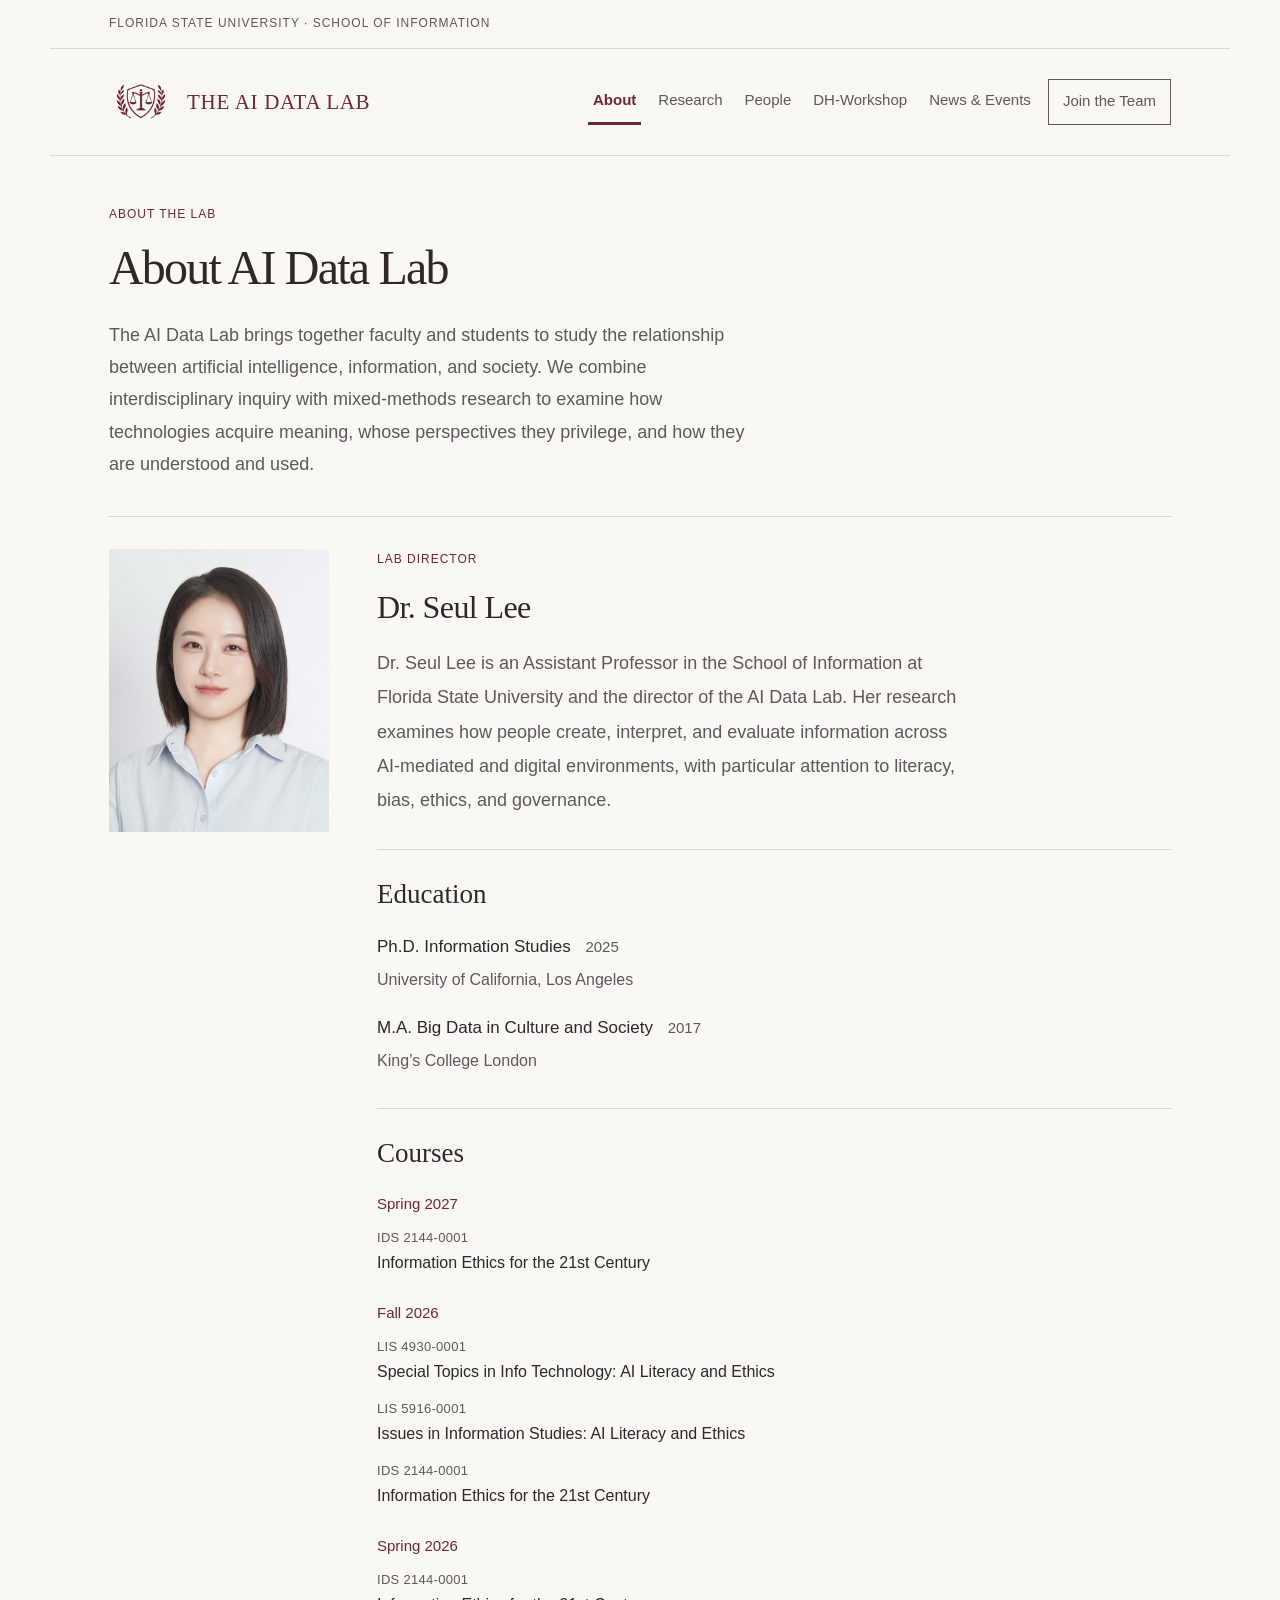
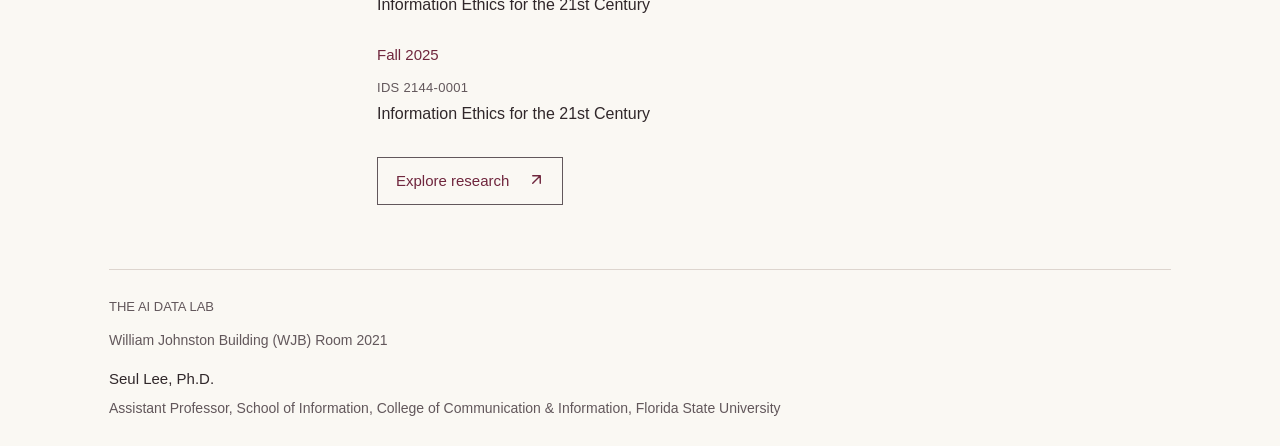
==== commit dc86ae5d: "Update about.html" ====
--- a/about.html
+++ b/about.html
@@ -162,7 +162,7 @@
       "@id": "https://seul-leee.github.io/AI-data-lab/#lab",
       "name": "The AI Data Lab",
       "description": "The AI Data Lab studies AI literacy, ethics, governance, and digital culture through interdisciplinary research led by Dr. Seul Lee.",
-      "founder": {
+      "director": {
         "@id": "https://seul-leee.github.io/AI-data-lab/#seul-lee"
       },
       "email": "seul.lee@fsu.edu",
@@ -198,7 +198,7 @@
 <a href="index.html" class="adl-brand" aria-label="AI Data Lab home"><img class="adl-emblem" src="[data-uri]" alt=""><span><strong>THE AI DATA LAB</strong></span></a>
 <nav aria-label="Primary navigation"><a href="about.html" aria-current="page">About</a><span class="adl-research-nav"><a href="current-projects.html">Research</a><span class="adl-research-dropdown"><a href="current-projects.html">Current Projects</a><a href="selected-work.html">Selected Work</a></span></span><a href="people.html">People</a><a href="dh-workshop.html">DH-Workshop</a><a href="news-events.html">News &amp; Events</a><a href="join-us.html" class="adl-nav-join">Join the Team</a></nav>
 </header>
-<main class="adl-main" id="adl-main" tabindex="-1"><section class="adl-inner"><span class="adl-eyebrow">About the lab</span><h1>About AI Data Lab</h1><p class="adl-lead">The AI Data Lab brings together faculty and students to study the relationship between artificial intelligence, information, and society. We combine interdisciplinary inquiry with mixed-methods research to examine how technologies acquire meaning, whose perspectives they privilege, and how they are understood and used.</p><div class="adl-bio"><img src="[data-uri]" alt="Dr. Seul Lee" width="760" height="977"><div><span class="adl-eyebrow">Lab Director</span><h2>Dr. Seul Lee</h2><p style="margin-top:20px">Dr. Seul Lee is an Assistant Professor in the School of Information at Florida State University and the founder of the AI Data Lab. Her research examines how people create, interpret, and evaluate information across AI-mediated and digital environments, with particular attention to literacy, bias, ethics, and governance.</p><section class="adl-academic-section" aria-labelledby="education-title">
+<main class="adl-main" id="adl-main" tabindex="-1"><section class="adl-inner"><span class="adl-eyebrow">About the lab</span><h1>About AI Data Lab</h1><p class="adl-lead">The AI Data Lab brings together faculty and students to study the relationship between artificial intelligence, information, and society. We combine interdisciplinary inquiry with mixed-methods research to examine how technologies acquire meaning, whose perspectives they privilege, and how they are understood and used.</p><div class="adl-bio"><img src="[data-uri]" alt="Dr. Seul Lee" width="760" height="977"><div><span class="adl-eyebrow">Lab Director</span><h2>Dr. Seul Lee</h2><p style="margin-top:20px">Dr. Seul Lee is an Assistant Professor in the School of Information at Florida State University and the director of the AI Data Lab. Her research examines how people create, interpret, and evaluate information across AI-mediated and digital environments, with particular attention to literacy, bias, ethics, and governance.</p><section class="adl-academic-section" aria-labelledby="education-title">
 <h3 id="education-title">Education</h3>
 <dl class="adl-education-list">
 <div><dt>Ph.D. Information Studies <span>2025</span></dt><dd>University of California, Los Angeles</dd></div>
@@ -212,4 +212,4 @@
 <div class="adl-term"><h4>Spring 2026</h4><ul><li><span class="adl-course-code">IDS 2144-0001</span> Information Ethics for the 21st Century</li></ul></div>
 <div class="adl-term"><h4>Fall 2025</h4><ul><li><span class="adl-course-code">IDS 2144-0001</span> Information Ethics for the 21st Century</li></ul></div>
 </section>
-<div class="adl-actions"><a href="https://directory.cci.fsu.edu/seul-lee/" class="adl-action secondary">Explore research <span aria-hidden="true"><svg class="adl-link-arrow" xmlns="http://www.w3.org/2000/svg" viewBox="0 0 16 16" width="16" height="16" fill="none" stroke="currentColor" stroke-width="1.5" stroke-linecap="round" stroke-linejoin="round" aria-hidden="true" focusable="false"><path d="M4 12 12 4M4 4h8v8"/></svg></span></a></div></div></div></section></main><footer><div><span>THE AI DATA LAB</span><p class="adl-footer-office">William Johnston Building (WJB) Room 2021</p><p class="adl-footer-name">Seul Lee, Ph.D.</p><p class="adl-footer-affiliation">Assistant Professor, School of Information, College of Communication &amp; Information, Florida State University</p></div></footer></div></body></html>+<div class="adl-actions"><a href="https://directory.cci.fsu.edu/seul-lee/" class="adl-action secondary">Explore research <span aria-hidden="true"><svg class="adl-link-arrow" xmlns="http://www.w3.org/2000/svg" viewBox="0 0 16 16" width="16" height="16" fill="none" stroke="currentColor" stroke-width="1.5" stroke-linecap="round" stroke-linejoin="round" aria-hidden="true" focusable="false"><path d="M4 12 12 4M4 4h8v8"/></svg></span></a></div></div></div></section></main><footer><div><span>THE AI DATA LAB</span><p class="adl-footer-office">William Johnston Building (WJB) Room 2021</p><p class="adl-footer-name">Seul Lee, Ph.D.</p><p class="adl-footer-affiliation">Assistant Professor, School of Information, College of Communication &amp; Information, Florida State University</p></div></footer></div></body></html>
